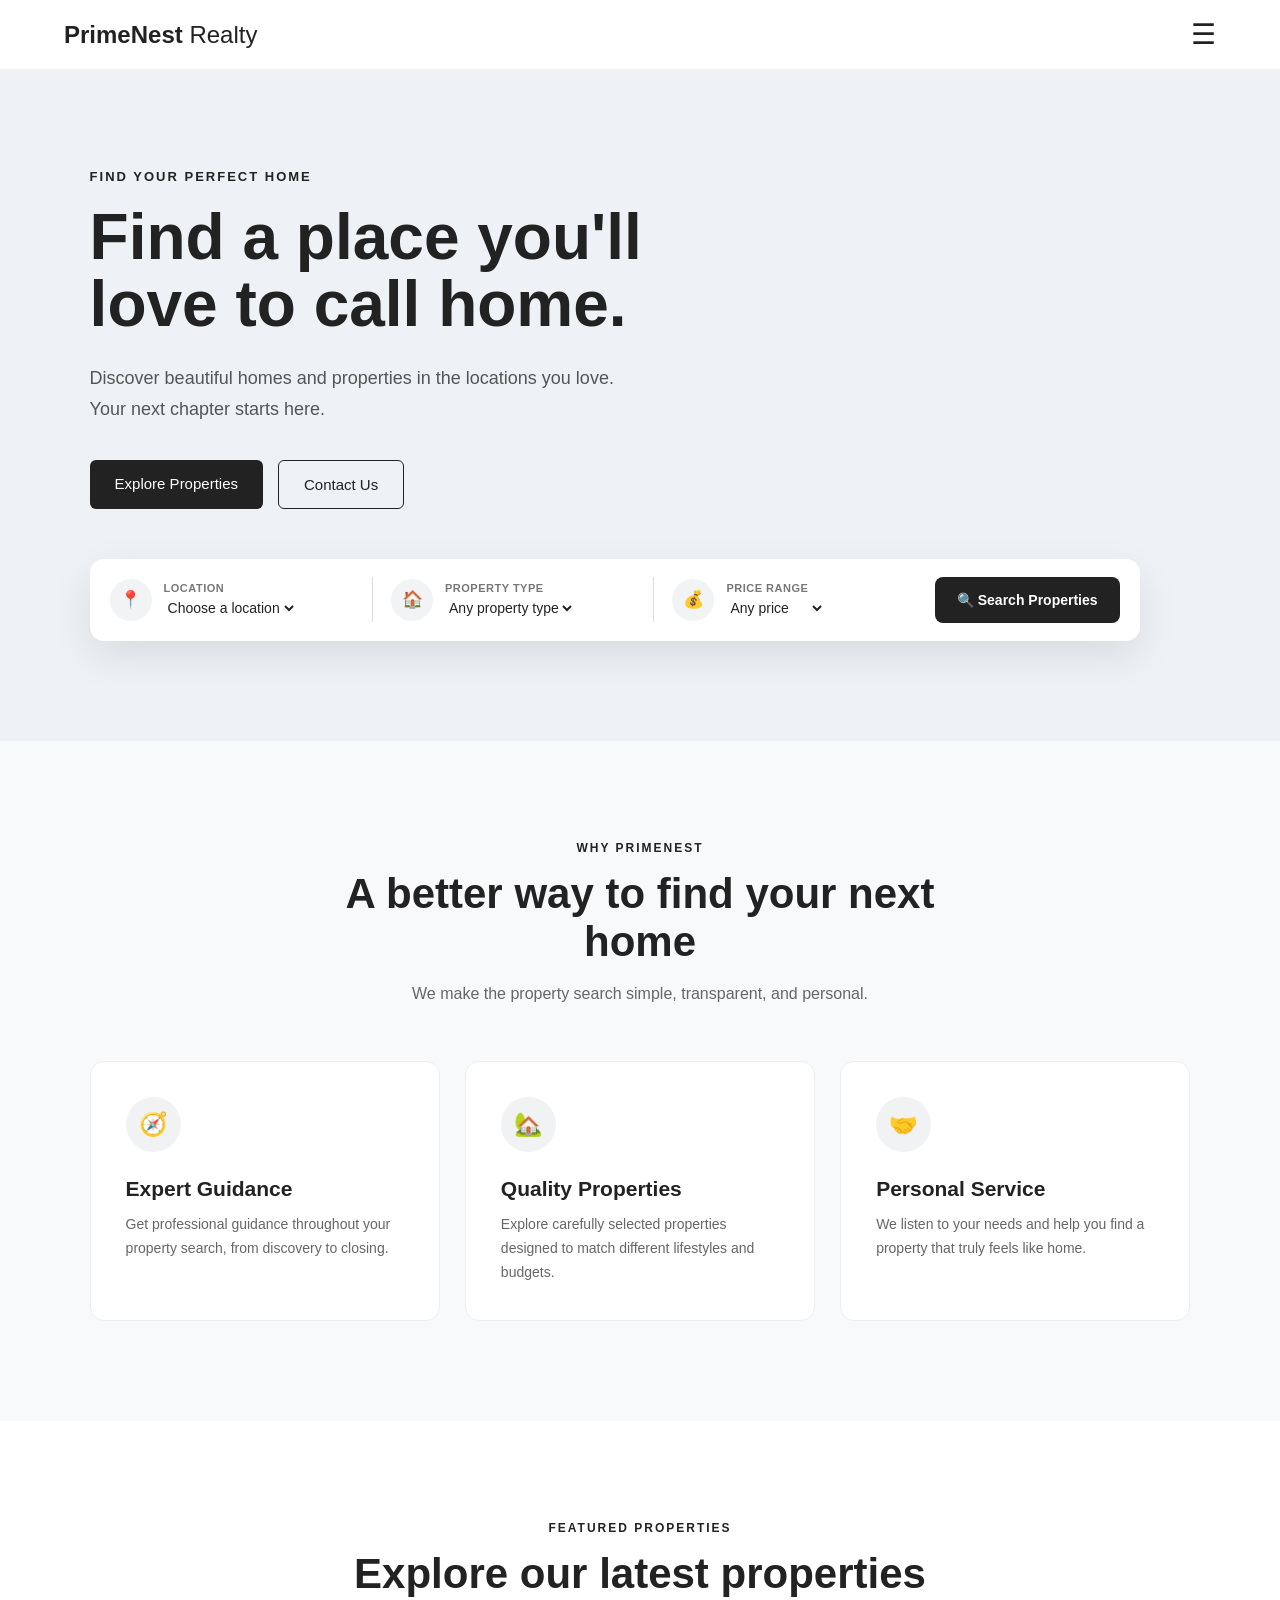
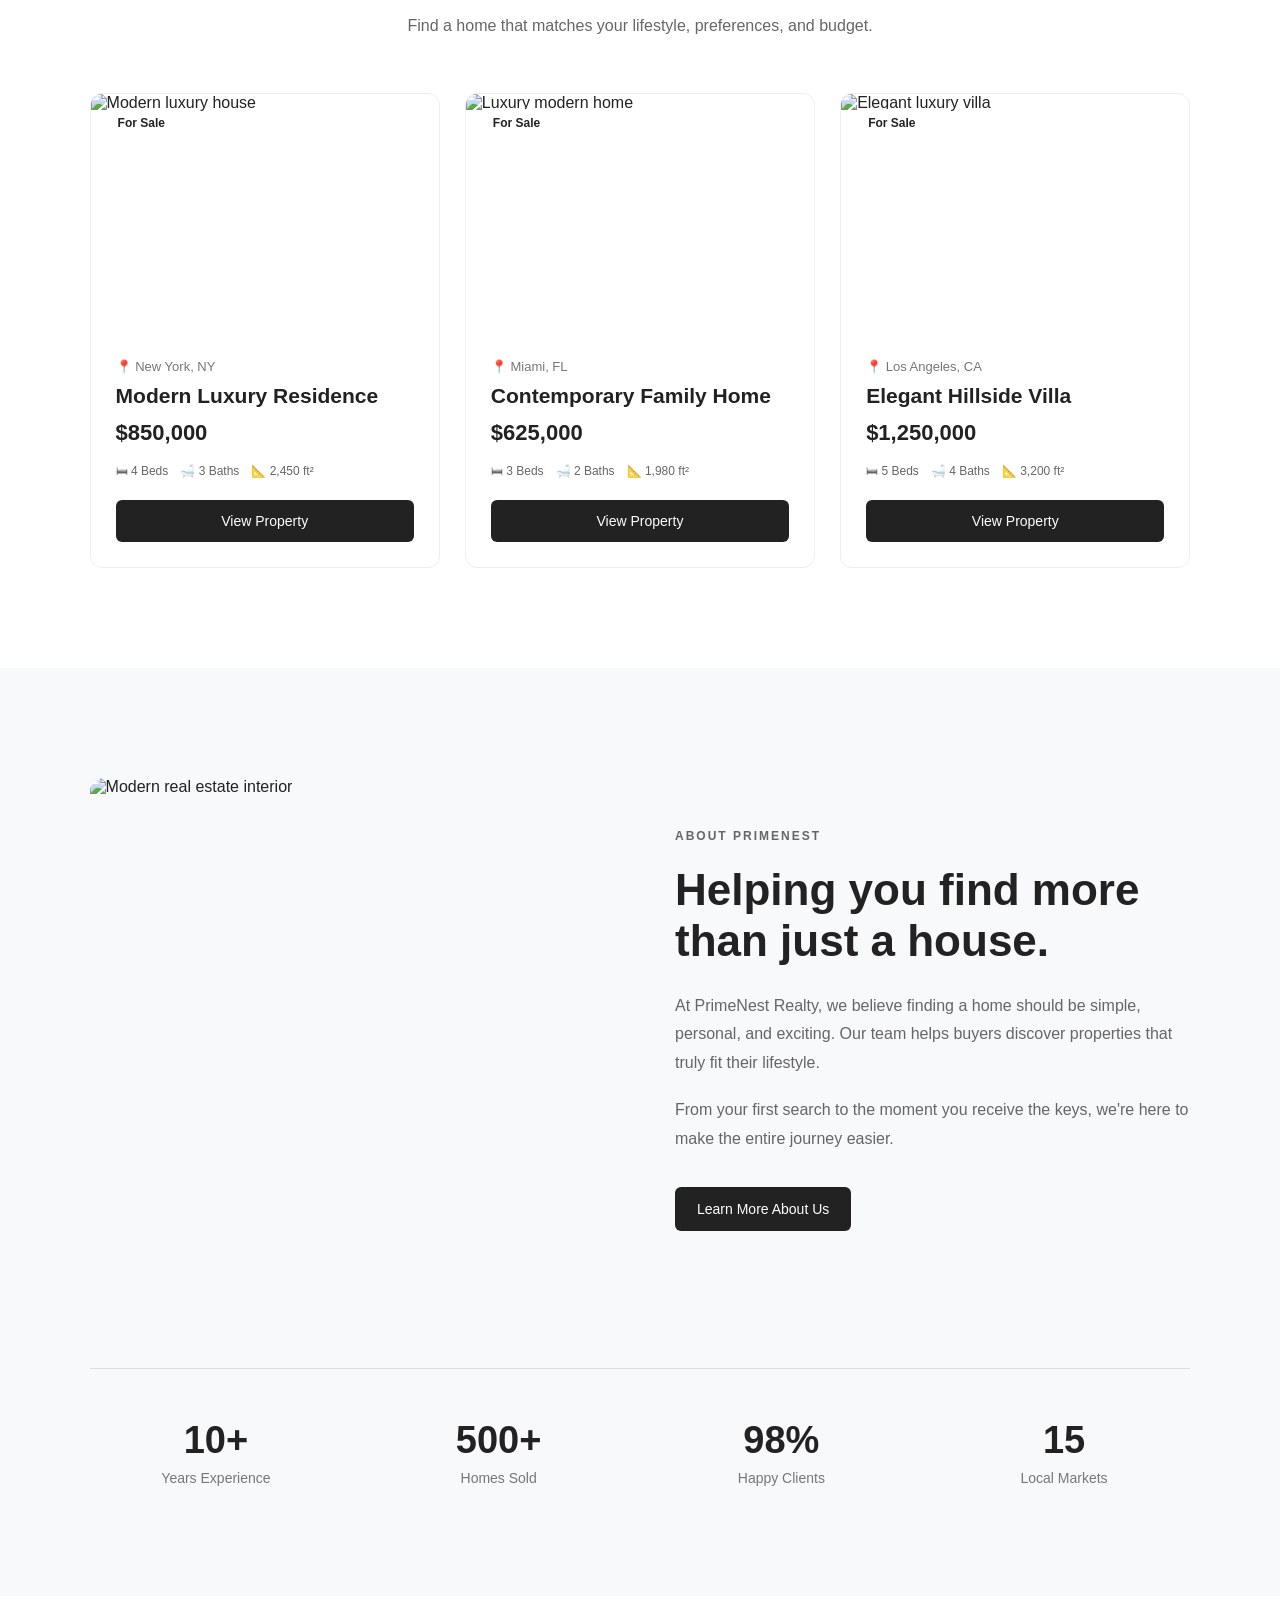
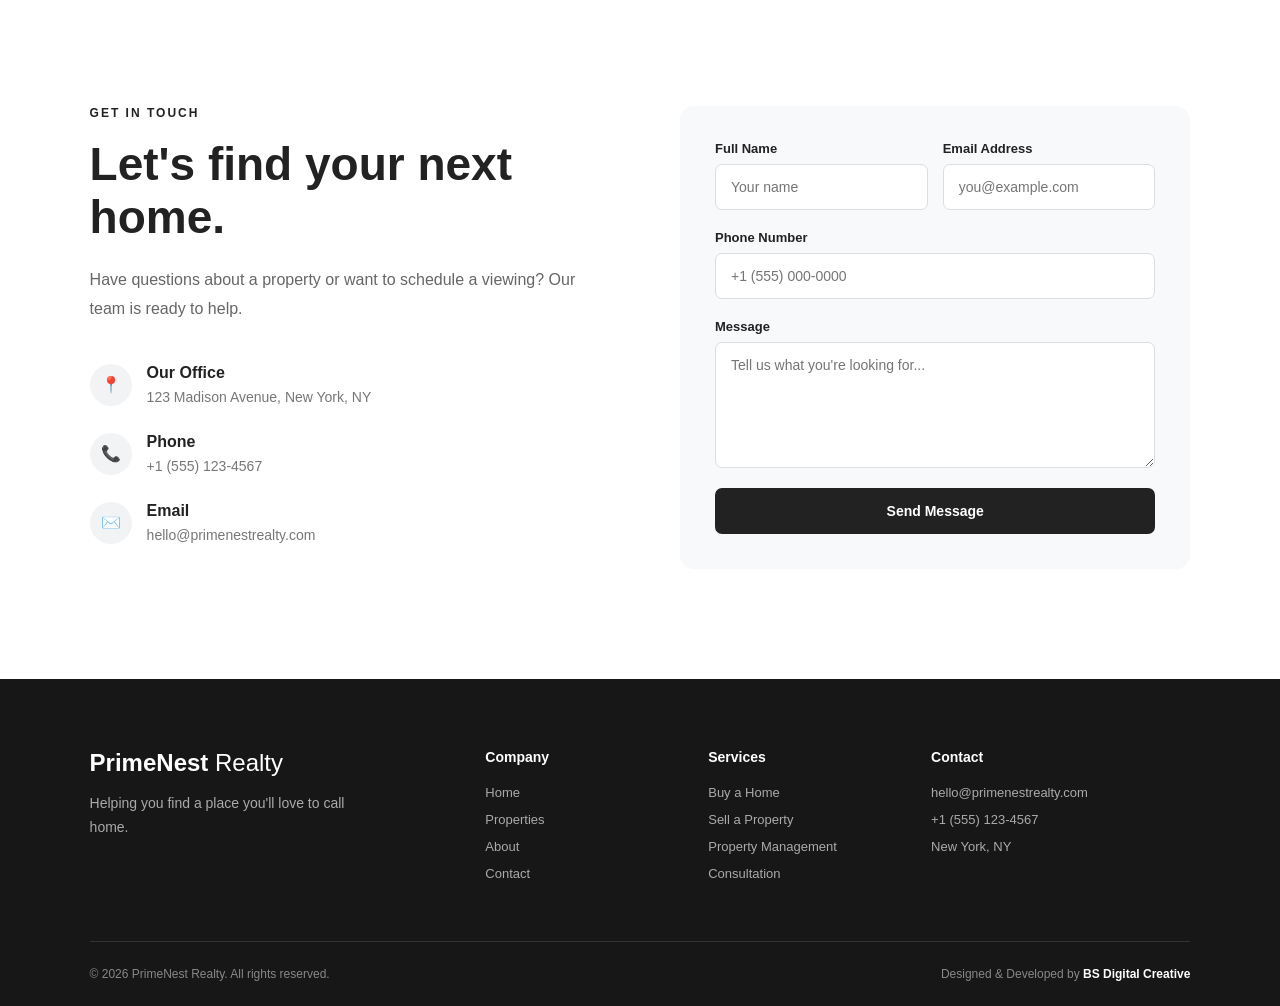
==== index.html @ 050159c6 "Add files via upload" ====
<!DOCTYPE html>
<html lang="en">

<head>
    <meta charset="UTF-8">
    <meta name="viewport" content="width=device-width, initial-scale=1.0">

    <title>PrimeNest Realty</title>

    <link rel="stylesheet" href="style.css">
</head>

<body>

    <!-- NAVIGATION -->
    <header class="navbar">

        <div class="logo">
            PrimeNest<span> Realty</span>
        </div>

        <nav id="mainNav">
            <a href="#home">Home</a>
            <a href="#properties">Properties</a>
            <a href="#about">About</a>
            <a href="#contact">Contact</a>
        </nav>

        <a href="#properties" class="nav-button">
            View Properties
        </a>

        <button
            class="menu-button"
            id="menuButton"
            aria-label="Open navigation menu"
        >
            ☰
        </button>

    </header>


    <!-- HERO -->
    <section class="hero" id="home">

        <div class="hero-content">

            <p class="hero-tag">
                FIND YOUR PERFECT HOME
            </p>

            <h1>
                Find a place you'll
                <span>love to call home.</span>
            </h1>

            <p class="hero-text">
                Discover beautiful homes and properties in the
                locations you love. Your next chapter starts here.
            </p>

            <div class="hero-buttons">

                <a href="#properties" class="primary-button">
                    Explore Properties
                </a>

                <a href="#contact" class="secondary-button">
                    Contact Us
                </a>

            </div>


            <!-- SEARCH -->
            <div class="search-box">

                <div class="search-item">

                    <div class="search-icon">
                        📍
                    </div>

                    <div class="search-field">

                        <label for="location">
                            Location
                        </label>

                        <select id="location">

                            <option value="all">
                                Choose a location
                            </option>

                            <option value="New York">
                                New York
                            </option>

                            <option value="Miami">
                                Miami
                            </option>

                            <option value="Los Angeles">
                                Los Angeles
                            </option>

                        </select>

                    </div>

                </div>


                <div class="search-divider"></div>


                <div class="search-item">

                    <div class="search-icon">
                        🏠
                    </div>

                    <div class="search-field">

                        <label for="property-type">
                            Property Type
                        </label>

                        <select id="property-type">

                            <option value="all">
                                Any property type
                            </option>

                            <option value="House">
                                House
                            </option>

                            <option value="Apartment">
                                Apartment
                            </option>

                            <option value="Villa">
                                Villa
                            </option>

                        </select>

                    </div>

                </div>


                <div class="search-divider"></div>


                <div class="search-item">

                    <div class="search-icon">
                        💰
                    </div>

                    <div class="search-field">

                        <label for="price">
                            Price Range
                        </label>

                        <select id="price">

                            <option value="all">
                                Any price
                            </option>

                            <option value="100000">
                                $100,000+
                            </option>

                            <option value="250000">
                                $250,000+
                            </option>

                            <option value="500000">
                                $500,000+
                            </option>

                            <option value="1000000">
                                $1,000,000+
                            </option>

                        </select>

                    </div>

                </div>


                <button
                    class="search-button"
                    id="searchButton"
                >
                    🔍 Search Properties
                </button>

            </div>

        </div>

    </section>


    <!-- WHY CHOOSE US -->
    <section class="why-us">

        <div class="section-heading">

            <p>
                WHY PRIMENEST
            </p>

            <h2>
                A better way to find your next home
            </h2>

            <span>
                We make the property search simple,
                transparent, and personal.
            </span>

        </div>


        <div class="features-grid">


            <div class="feature-card">

                <div class="feature-icon">
                    🧭
                </div>

                <h3>
                    Expert Guidance
                </h3>

                <p>
                    Get professional guidance throughout
                    your property search, from discovery
                    to closing.
                </p>

            </div>


            <div class="feature-card">

                <div class="feature-icon">
                    🏡
                </div>

                <h3>
                    Quality Properties
                </h3>

                <p>
                    Explore carefully selected properties
                    designed to match different lifestyles
                    and budgets.
                </p>

            </div>


            <div class="feature-card">

                <div class="feature-icon">
                    🤝
                </div>

                <h3>
                    Personal Service
                </h3>

                <p>
                    We listen to your needs and help you
                    find a property that truly feels like
                    home.
                </p>

            </div>

        </div>

    </section>


    <!-- PROPERTIES -->
    <section class="properties" id="properties">

        <div class="section-heading">

            <p>
                FEATURED PROPERTIES
            </p>

            <h2>
                Explore our latest properties
            </h2>

            <span>
                Find a home that matches your lifestyle,
                preferences, and budget.
            </span>

        </div>


        <div
            class="property-grid"
            id="propertyGrid"
        >


            <!-- PROPERTY 1 -->
            <div
                class="property-card"
                data-location="New York"
                data-type="House"
                data-price="850000"
            >

                <div class="property-image">

                    <img
                        src="https://images.unsplash.com/photo-1600585154340-be6161a56a0c?auto=format&fit=crop&w=900&q=80"
                        alt="Modern luxury house"
                    >

                    <span class="property-tag">
                        For Sale
                    </span>

                </div>


                <div class="property-info">

                    <p class="property-location">
                        📍 New York, NY
                    </p>

                    <h3>
                        Modern Luxury Residence
                    </h3>

                    <p class="property-price">
                        $850,000
                    </p>

                    <div class="property-details">

                        <span>
                            🛏 4 Beds
                        </span>

                        <span>
                            🛁 3 Baths
                        </span>

                        <span>
                            📐 2,450 ft²
                        </span>

                    </div>

                    <a
                        href="#contact"
                        class="property-button"
                    >
                        View Property
                    </a>

                </div>

            </div>


            <!-- PROPERTY 2 -->
            <div
                class="property-card"
                data-location="Miami"
                data-type="House"
                data-price="625000"
            >

                <div class="property-image">

                    <img
                        src="https://images.unsplash.com/photo-1600607687920-4e2a09cf159d?auto=format&fit=crop&w=900&q=80"
                        alt="Luxury modern home"
                    >

                    <span class="property-tag">
                        For Sale
                    </span>

                </div>


                <div class="property-info">

                    <p class="property-location">
                        📍 Miami, FL
                    </p>

                    <h3>
                        Contemporary Family Home
                    </h3>

                    <p class="property-price">
                        $625,000
                    </p>

                    <div class="property-details">

                        <span>
                            🛏 3 Beds
                        </span>

                        <span>
                            🛁 2 Baths
                        </span>

                        <span>
                            📐 1,980 ft²
                        </span>

                    </div>

                    <a
                        href="#contact"
                        class="property-button"
                    >
                        View Property
                    </a>

                </div>

            </div>


            <!-- PROPERTY 3 -->
            <div
                class="property-card"
                data-location="Los Angeles"
                data-type="Villa"
                data-price="1250000"
            >

                <div class="property-image">

                    <img
                        src="https://images.unsplash.com/photo-1600566753190-17f0baa2a6c3?auto=format&fit=crop&w=900&q=80"
                        alt="Elegant luxury villa"
                    >

                    <span class="property-tag">
                        For Sale
                    </span>

                </div>


                <div class="property-info">

                    <p class="property-location">
                        📍 Los Angeles, CA
                    </p>

                    <h3>
                        Elegant Hillside Villa
                    </h3>

                    <p class="property-price">
                        $1,250,000
                    </p>

                    <div class="property-details">

                        <span>
                            🛏 5 Beds
                        </span>

                        <span>
                            🛁 4 Baths
                        </span>

                        <span>
                            📐 3,200 ft²
                        </span>

                    </div>

                    <a
                        href="#contact"
                        class="property-button"
                    >
                        View Property
                    </a>

                </div>

            </div>

        </div>


        <p
            id="noResults"
            class="no-results"
        >
            No properties match your search.
        </p>

    </section>


    <!-- ABOUT -->
    <section
        class="about"
        id="about"
    >

        <div class="about-container">

            <div class="about-image">

                <img
                    src="https://images.unsplash.com/photo-1560518883-ce09059eeffa?auto=format&fit=crop&w=1000&q=80"
                    alt="Modern real estate interior"
                >

            </div>


            <div class="about-content">

                <p class="about-tag">
                    ABOUT PRIMENEST
                </p>

                <h2>
                    Helping you find more than just a house.
                </h2>

                <p>
                    At PrimeNest Realty, we believe finding a home
                    should be simple, personal, and exciting.
                    Our team helps buyers discover properties that
                    truly fit their lifestyle.
                </p>

                <p>
                    From your first search to the moment you receive
                    the keys, we're here to make the entire journey
                    easier.
                </p>

                <a
                    href="#contact"
                    class="about-button"
                >
                    Learn More About Us
                </a>

            </div>

        </div>


        <!-- STATS -->
        <div class="stats">

            <div class="stat">
                <h3>10+</h3>
                <p>Years Experience</p>
            </div>

            <div class="stat">
                <h3>500+</h3>
                <p>Homes Sold</p>
            </div>

            <div class="stat">
                <h3>98%</h3>
                <p>Happy Clients</p>
            </div>

            <div class="stat">
                <h3>15</h3>
                <p>Local Markets</p>
            </div>

        </div>

    </section>


    <!-- CONTACT -->
    <section
        class="contact"
        id="contact"
    >

        <div class="contact-container">


            <div class="contact-info">

                <p class="contact-tag">
                    GET IN TOUCH
                </p>

                <h2>
                    Let's find your next home.
                </h2>

                <p class="contact-description">
                    Have questions about a property or want to
                    schedule a viewing? Our team is ready to help.
                </p>


                <div class="contact-details">

                    <div class="contact-detail">

                        <span>📍</span>

                        <div>

                            <strong>
                                Our Office
                            </strong>

                            <p>
                                123 Madison Avenue,
                                New York, NY
                            </p>

                        </div>

                    </div>


                    <div class="contact-detail">

                        <span>📞</span>

                        <div>

                            <strong>
                                Phone
                            </strong>

                            <p>
                                +1 (555) 123-4567
                            </p>

                        </div>

                    </div>


                    <div class="contact-detail">

                        <span>✉️</span>

                        <div>

                            <strong>
                                Email
                            </strong>

                            <p>
                                hello@primenestrealty.com
                            </p>

                        </div>

                    </div>

                </div>

            </div>


            <!-- CONTACT FORM -->
            <div class="contact-form-wrapper">

                <form id="contactForm">

                    <div class="form-row">

                        <div class="form-group">

                            <label for="name">
                                Full Name
                            </label>

                            <input
                                type="text"
                                id="name"
                                placeholder="Your name"
                                required
                            >

                        </div>


                        <div class="form-group">

                            <label for="email">
                                Email Address
                            </label>

                            <input
                                type="email"
                                id="email"
                                placeholder="you@example.com"
                                required
                            >

                        </div>

                    </div>


                    <div class="form-group">

                        <label for="phone">
                            Phone Number
                        </label>

                        <input
                            type="tel"
                            id="phone"
                            placeholder="+1 (555) 000-0000"
                        >

                    </div>


                    <div class="form-group">

                        <label for="message">
                            Message
                        </label>

                        <textarea
                            id="message"
                            rows="6"
                            placeholder="Tell us what you're looking for..."
                            required
                        ></textarea>

                    </div>


                    <button
                        type="submit"
                        class="form-button"
                    >
                        Send Message
                    </button>


                    <p
                        id="formMessage"
                        class="form-message"
                    ></p>

                </form>

            </div>

        </div>

    </section>


    <!-- FOOTER -->
    <footer class="footer">

        <div class="footer-container">


            <div class="footer-brand">

                <div class="footer-logo">
                    PrimeNest<span> Realty</span>
                </div>

                <p>
                    Helping you find a place you'll
                    love to call home.
                </p>

            </div>


            <div class="footer-links">

                <h4>
                    Company
                </h4>

                <a href="#home">Home</a>

                <a href="#properties">
                    Properties
                </a>

                <a href="#about">
                    About
                </a>

                <a href="#contact">
                    Contact
                </a>

            </div>


            <div class="footer-links">

                <h4>
                    Services
                </h4>

                <a href="#">
                    Buy a Home
                </a>

                <a href="#">
                    Sell a Property
                </a>

                <a href="#">
                    Property Management
                </a>

                <a href="#">
                    Consultation
                </a>

            </div>


            <div class="footer-links">

                <h4>
                    Contact
                </h4>

                <a href="#">
                    hello@primenestrealty.com
                </a>

                <a href="#">
                    +1 (555) 123-4567
                </a>

                <a href="#">
                    New York, NY
                </a>

            </div>

        </div>


        <div class="footer-bottom">

            <p>
                © 2026 PrimeNest Realty.
                All rights reserved.
            </p>

            <p>
                Designed & Developed by
                <strong>
                    BS Digital Creative
                </strong>
            </p>

        </div>

    </footer>


    <script src="script.js"></script>

</body>

</html>
---- style.css ----
* {
    margin: 0;
    padding: 0;
    box-sizing: border-box;
}

html {
    scroll-behavior: smooth;
}

body {
    font-family: Arial, sans-serif;
    background: #f8f9fb;
    color: #222;
}


/* =========================
   NAVIGATION
========================= */

.navbar {
    width: 100%;
    padding: 20px 7%;
    display: flex;
    align-items: center;
    justify-content: space-between;
    background: white;
    position: relative;
    z-index: 1000;
}

.logo {
    font-size: 24px;
    font-weight: bold;
}

.logo span {
    font-weight: normal;
}

nav {
    display: flex;
    gap: 30px;
}

nav a {
    text-decoration: none;
    color: #222;
    font-size: 15px;
    transition: 0.3s;
}

nav a:hover {
    opacity: 0.6;
}

.nav-button {
    text-decoration: none;
    background: #222;
    color: white;
    padding: 13px 22px;
    border-radius: 30px;
    font-size: 14px;
    font-weight: 600;
    transition: 0.3s;
}

.nav-button:hover {
    transform: translateY(-2px);
    opacity: 0.85;
}


/* =========================
   MOBILE MENU BUTTON
========================= */

.menu-button {
    display: none;
    border: none;
    background: transparent;
    font-size: 28px;
    cursor: pointer;
    color: #222;
}


/* =========================
   HERO
========================= */

.hero {
    min-height: 650px;
    padding: 100px 7%;
    display: flex;
    align-items: center;
    background: #eef1f5;
}

.hero-content {
    width: 100%;
    max-width: 1100px;
}

.hero-tag {
    font-size: 13px;
    font-weight: bold;
    letter-spacing: 2px;
    margin-bottom: 20px;
}

.hero h1 {
    font-size: 64px;
    line-height: 1.05;
    margin-bottom: 25px;
    max-width: 700px;
}

.hero h1 span {
    display: block;
}

.hero-text {
    font-size: 18px;
    line-height: 1.7;
    color: #555;
    max-width: 550px;
    margin-bottom: 35px;
}


/* =========================
   HERO BUTTONS
========================= */

.hero-buttons {
    display: flex;
    gap: 15px;
}

.primary-button,
.secondary-button {
    text-decoration: none;
    padding: 15px 25px;
    border-radius: 6px;
    font-size: 15px;
}

.primary-button {
    background: #222;
    color: white;
}

.secondary-button {
    border: 1px solid #222;
    color: #222;
}


/* =========================
   SEARCH BOX
========================= */

.search-box {
    margin-top: 50px;
    background: white;
    padding: 18px 20px;
    border-radius: 14px;
    display: flex;
    align-items: center;
    gap: 18px;
    max-width: 1050px;
    box-shadow: 0 15px 40px rgba(0, 0, 0, 0.09);
}

.search-item {
    flex: 1;
    display: flex;
    align-items: center;
    gap: 12px;
}

.search-icon {
    width: 42px;
    height: 42px;
    display: flex;
    align-items: center;
    justify-content: center;
    background: #f2f3f5;
    border-radius: 50%;
    font-size: 17px;
}

.search-field {
    display: flex;
    flex-direction: column;
    gap: 5px;
}

.search-field label {
    font-size: 11px;
    font-weight: bold;
    color: #777;
    text-transform: uppercase;
    letter-spacing: 0.5px;
}

.search-field select {
    border: none;
    outline: none;
    background: transparent;
    font-size: 14px;
    color: #222;
    cursor: pointer;
}

.search-divider {
    width: 1px;
    height: 45px;
    background: #ddd;
}

.search-button {
    border: none;
    background: #222;
    color: white;
    padding: 15px 22px;
    border-radius: 8px;
    cursor: pointer;
    font-size: 14px;
    font-weight: 600;
    white-space: nowrap;
    transition: 0.3s;
}

.search-button:hover {
    transform: translateY(-2px);
    opacity: 0.9;
}


/* =========================
   WHY CHOOSE US
========================= */

.why-us {
    padding: 100px 7%;
    background: #f8f9fb;
}

.features-grid {
    max-width: 1150px;
    margin: 0 auto;

    display: grid;
    grid-template-columns: repeat(3, 1fr);

    gap: 25px;
}

.feature-card {
    background: white;

    padding: 35px;

    border: 1px solid #eee;

    border-radius: 14px;

    transition: 0.3s;
}

.feature-card:hover {
    transform: translateY(-7px);

    box-shadow:
        0 15px 35px rgba(0, 0, 0, 0.08);
}

.feature-icon {
    width: 55px;
    height: 55px;

    display: flex;
    align-items: center;
    justify-content: center;

    background: #f1f2f4;

    border-radius: 50%;

    font-size: 23px;

    margin-bottom: 25px;
}

.feature-card h3 {
    font-size: 21px;
    margin-bottom: 12px;
}

.feature-card p {
    color: #666;
    font-size: 14px;
    line-height: 1.7;
}


/* =========================
   SECTION HEADING
========================= */

.section-heading {
    text-align: center;
    max-width: 650px;
    margin: 0 auto 55px;
}

.section-heading p {
    font-size: 12px;
    font-weight: bold;
    letter-spacing: 2px;
    margin-bottom: 15px;
}

.section-heading h2 {
    font-size: 42px;
    margin-bottom: 15px;
}

.section-heading span {
    color: #666;
    font-size: 16px;
    line-height: 1.6;
}


/* =========================
   PROPERTIES
========================= */

.properties {
    padding: 100px 7%;
    background: white;
}

.property-grid {
    display: grid;
    grid-template-columns: repeat(3, 1fr);
    gap: 25px;
}

.property-card {
    background: white;

    border: 1px solid #eee;

    border-radius: 12px;

    overflow: hidden;

    transition: 0.3s;
}

.property-card:hover {
    transform: translateY(-8px);

    box-shadow:
        0 15px 35px rgba(0, 0, 0, 0.1);
}

.property-image {
    height: 240px;

    position: relative;

    overflow: hidden;
}

.property-image img {
    width: 100%;
    height: 100%;

    object-fit: cover;

    transition: 0.4s;
}

.property-card:hover .property-image img {
    transform: scale(1.05);
}

.property-tag {
    position: absolute;

    top: 15px;
    left: 15px;

    background: white;

    padding: 7px 12px;

    border-radius: 20px;

    font-size: 12px;

    font-weight: bold;
}

.property-info {
    padding: 25px;
}

.property-location {
    color: #777;

    font-size: 13px;

    margin-bottom: 10px;
}

.property-info h3 {
    font-size: 21px;

    margin-bottom: 12px;
}

.property-price {
    font-size: 22px;

    font-weight: bold;

    margin-bottom: 18px;
}

.property-details {
    display: flex;

    gap: 12px;

    color: #666;

    font-size: 12px;

    margin-bottom: 22px;
}

.property-button {
    display: block;

    text-align: center;

    text-decoration: none;

    background: #222;

    color: white;

    padding: 13px;

    border-radius: 6px;

    font-size: 14px;
}


/* =========================
   NO RESULTS
========================= */

.no-results {
    display: none;

    text-align: center;

    margin-top: 40px;

    color: #666;

    font-size: 16px;
}


/* =========================
   ABOUT
========================= */

.about {
    padding: 110px 7%;

    background: #f8f9fb;
}

.about-container {
    max-width: 1150px;

    margin: auto;

    display: grid;

    grid-template-columns: 1fr 1fr;

    gap: 70px;

    align-items: center;
}

.about-image {
    height: 500px;

    overflow: hidden;

    border-radius: 14px;
}

.about-image img {
    width: 100%;
    height: 100%;

    object-fit: cover;
}

.about-content {
    max-width: 520px;
}

.about-tag {
    font-size: 12px;

    font-weight: bold;

    letter-spacing: 2px;

    margin-bottom: 18px;
}

.about-content h2 {
    font-size: 44px;

    line-height: 1.15;

    margin-bottom: 25px;
}

.about-content p {
    color: #666;

    line-height: 1.8;

    margin-bottom: 18px;
}

.about-button {
    display: inline-block;

    margin-top: 15px;

    padding: 14px 22px;

    background: #222;

    color: white;

    text-decoration: none;

    border-radius: 6px;

    font-size: 14px;
}


/* =========================
   STATISTICS
========================= */

.stats {
    max-width: 1150px;

    margin: 90px auto 0;

    padding-top: 50px;

    border-top: 1px solid #ddd;

    display: grid;

    grid-template-columns: repeat(4, 1fr);

    gap: 30px;
}

.stat {
    text-align: center;
}

.stat h3 {
    font-size: 38px;

    margin-bottom: 8px;
}

.stat p {
    color: #777;

    font-size: 14px;
}


/* =========================
   CONTACT
========================= */

.contact {
    padding: 110px 7%;

    background: #ffffff;
}

.contact-container {
    max-width: 1150px;

    margin: auto;

    display: grid;

    grid-template-columns: 1fr 1fr;

    gap: 80px;

    align-items: start;
}

.contact-info {
    max-width: 500px;
}

.contact-tag {
    font-size: 12px;

    font-weight: bold;

    letter-spacing: 2px;

    margin-bottom: 18px;
}

.contact-info h2 {
    font-size: 46px;

    line-height: 1.15;

    margin-bottom: 22px;
}

.contact-description {
    color: #666;

    line-height: 1.8;

    margin-bottom: 40px;
}

.contact-details {
    display: flex;

    flex-direction: column;

    gap: 25px;
}

.contact-detail {
    display: flex;

    gap: 15px;

    align-items: flex-start;
}

.contact-detail > span {
    width: 42px;

    height: 42px;

    background: #f2f3f5;

    border-radius: 50%;

    display: flex;

    align-items: center;

    justify-content: center;

    flex-shrink: 0;
}

.contact-detail strong {
    display: block;

    margin-bottom: 5px;
}

.contact-detail p {
    color: #777;

    font-size: 14px;

    line-height: 1.5;
}


/* =========================
   CONTACT FORM
========================= */

.contact-form-wrapper {
    background: #f8f9fb;

    padding: 35px;

    border-radius: 14px;
}

#contactForm {
    display: flex;

    flex-direction: column;

    gap: 20px;
}

.form-row {
    display: grid;

    grid-template-columns: 1fr 1fr;

    gap: 15px;
}

.form-group {
    display: flex;

    flex-direction: column;

    gap: 8px;
}

.form-group label {
    font-size: 13px;

    font-weight: 600;
}

.form-group input,
.form-group textarea {
    width: 100%;

    padding: 14px 15px;

    border: 1px solid #ddd;

    border-radius: 7px;

    background: white;

    font-family: inherit;

    font-size: 14px;

    outline: none;

    transition: 0.3s;
}

.form-group input:focus,
.form-group textarea:focus {
    border-color: #222;
}

.form-group textarea {
    resize: vertical;
}

.form-button {
    border: none;

    background: #222;

    color: white;

    padding: 15px;

    border-radius: 7px;

    font-size: 14px;

    font-weight: 600;

    cursor: pointer;

    transition: 0.3s;
}

.form-button:hover {
    transform: translateY(-2px);

    opacity: 0.9;
}

.form-message {
    display: none;

    text-align: center;

    font-size: 14px;

    margin-top: 5px;
}


/* =========================
   FOOTER
========================= */

.footer {
    background: #171717;

    color: white;

    padding: 70px 7% 25px;
}

.footer-container {
    max-width: 1150px;

    margin: auto;

    display: grid;

    grid-template-columns:
        2fr 1fr 1fr 1.5fr;

    gap: 50px;
}

.footer-logo {
    font-size: 24px;

    font-weight: bold;

    margin-bottom: 15px;
}

.footer-logo span {
    font-weight: normal;
}

.footer-brand p {
    color: #aaa;

    line-height: 1.7;

    max-width: 280px;

    font-size: 14px;
}

.footer-links {
    display: flex;

    flex-direction: column;

    gap: 12px;
}

.footer-links h4 {
    margin-bottom: 8px;

    font-size: 14px;
}

.footer-links a {
    color: #aaa;

    text-decoration: none;

    font-size: 13px;

    transition: 0.3s;
}

.footer-links a:hover {
    color: white;
}

.footer-bottom {
    max-width: 1150px;

    margin: 60px auto 0;

    padding-top: 25px;

    border-top: 1px solid #333;

    display: flex;

    justify-content: space-between;

    gap: 20px;

    color: #888;

    font-size: 12px;
}

.footer-bottom strong {
    color: white;
}


/* =========================
   RESPONSIVE
========================= */

@media (max-width: 1400px) {

    .navbar {
        padding: 18px 5%;
    }

    .navbar nav {
        display: none;

        position: absolute;

        top: 100%;

        left: 0;

        width: 100%;

        background: white;

        padding: 25px 5%;

        flex-direction: column;

        gap: 20px;

        box-shadow:
            0 10px 25px rgba(0, 0, 0, 0.08);
    }

    .navbar nav.mobile-open {
        display: flex;
    }

    .menu-button {
        display: block;
    }

    .navbar .nav-button {
        display: none;
    }

    .features-grid {
        grid-template-columns: repeat(3, 1fr);
    }
}


/* =========================
   TABLET
========================= */

@media (max-width: 900px) {

    .hero {
        padding: 80px 5%;
    }

    .hero h1 {
        font-size: 48px;
    }

    .search-box {
        flex-direction: column;

        align-items: stretch;
    }

    .search-divider {
        width: 100%;

        height: 1px;
    }

    .search-button {
        width: 100%;
    }

    .features-grid {
        grid-template-columns: 1fr;
    }

    .property-grid {
        grid-template-columns: 1fr;
    }

    .properties {
        padding: 80px 5%;
    }

    .section-heading h2 {
        font-size: 34px;
    }

    .about-container {
        grid-template-columns: 1fr;

        gap: 45px;
    }

    .about-image {
        height: 400px;
    }

    .about-content {
        max-width: 100%;
    }

    .stats {
        grid-template-columns: repeat(2, 1fr);
    }

    .contact {
        padding: 80px 5%;
    }

    .contact-container {
        grid-template-columns: 1fr;

        gap: 50px;
    }

    .contact-info {
        max-width: 100%;
    }

    .contact-info h2 {
        font-size: 38px;
    }

    .footer {
        padding: 60px 5% 25px;
    }

    .footer-container {
        grid-template-columns: 1fr 1fr;

        gap: 40px;
    }

    .footer-bottom {
        flex-direction: column;
    }
}


/* =========================
   MOBILE
========================= */

@media (max-width: 600px) {

    .logo {
        font-size: 20px;
    }

    .hero {
        padding: 65px 5%;
    }

    .hero h1 {
        font-size: 40px;
    }

    .hero-text {
        font-size: 16px;
    }

    .hero-buttons {
        flex-direction: column;
    }

    .primary-button,
    .secondary-button {
        text-align: center;
    }

    .search-box {
        padding: 18px;
    }

    .search-item {
        width: 100%;
    }

    .property-image {
        height: 220px;
    }

    .about {
        padding: 80px 5%;
    }

    .about-image {
        height: 300px;
    }

    .about-content h2 {
        font-size: 34px;
    }

    .stats {
        grid-template-columns: 1fr 1fr;

        gap: 35px 15px;
    }

    .stat h3 {
        font-size: 30px;
    }

    .contact-info h2 {
        font-size: 34px;
    }

    .contact-form-wrapper {
        padding: 25px;
    }

    .form-row {
        grid-template-columns: 1fr;
    }

    .footer-container {
        grid-template-columns: 1fr;
    }
}
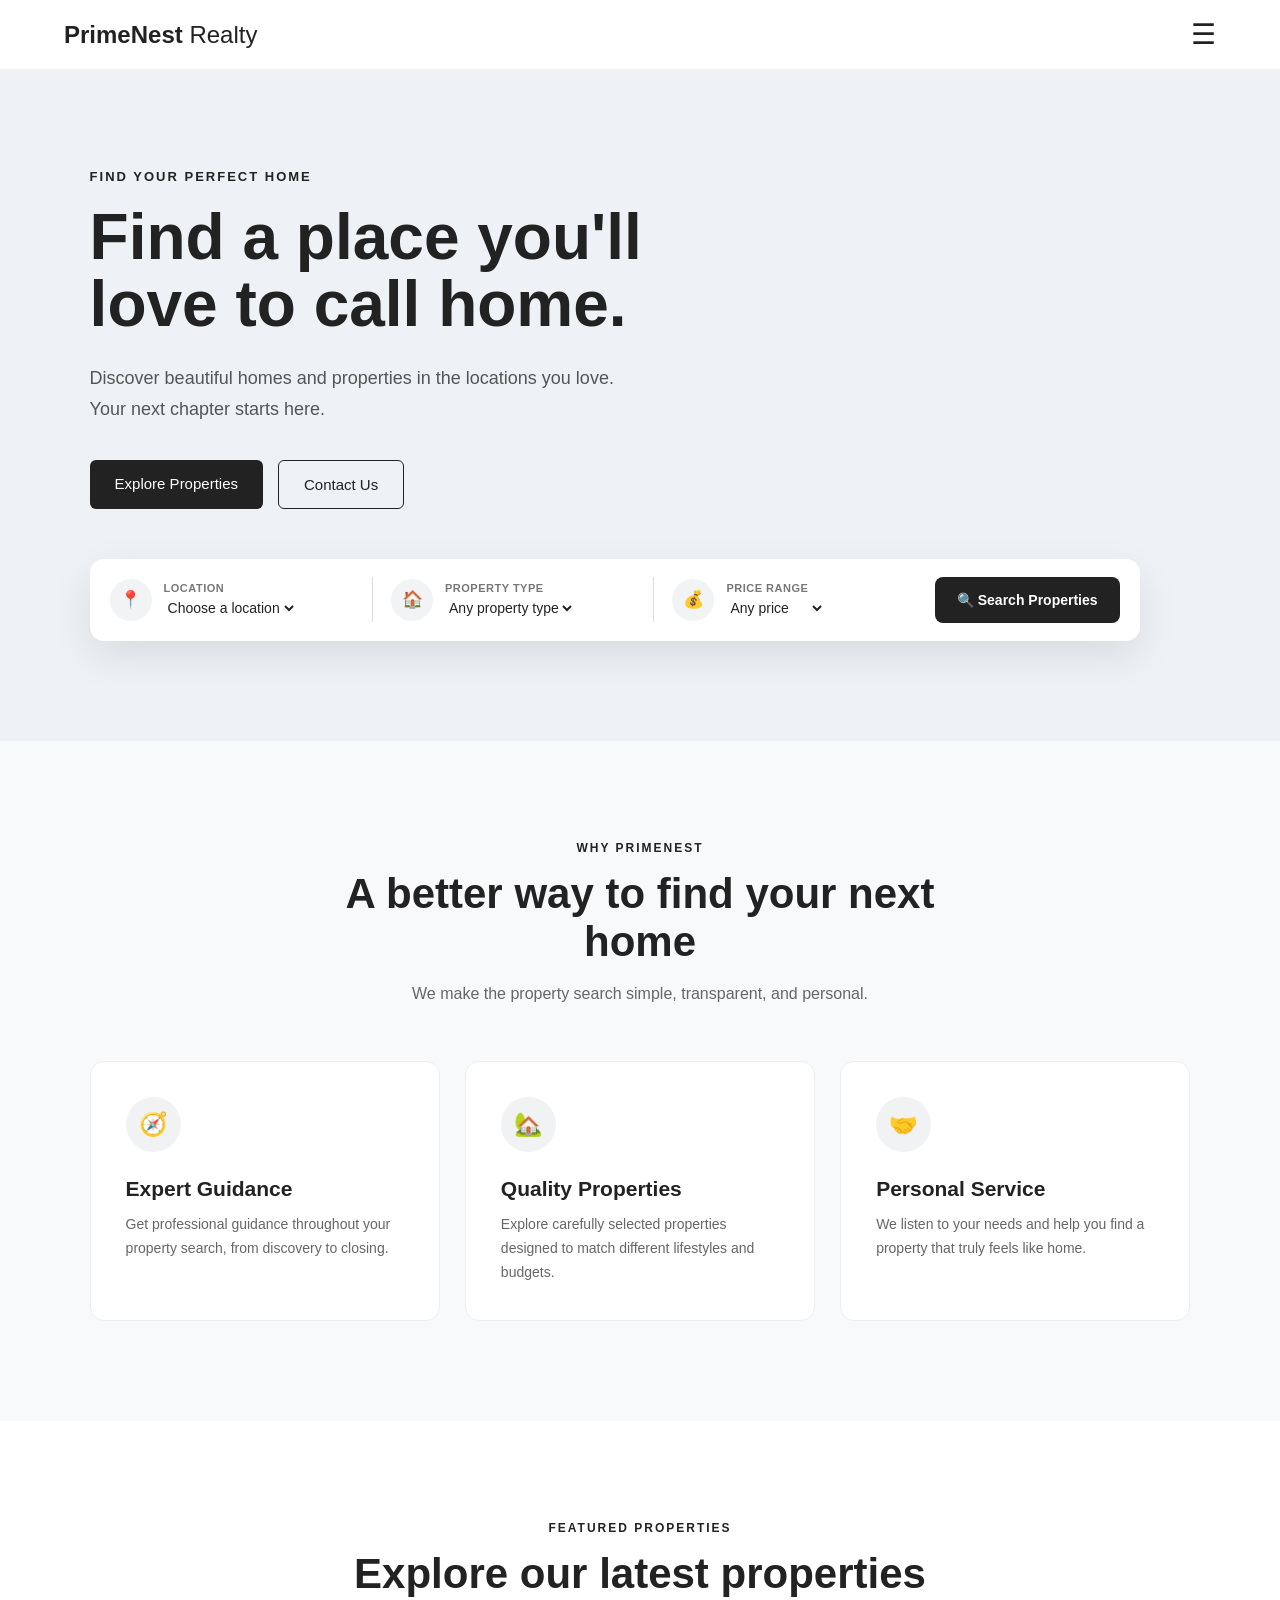
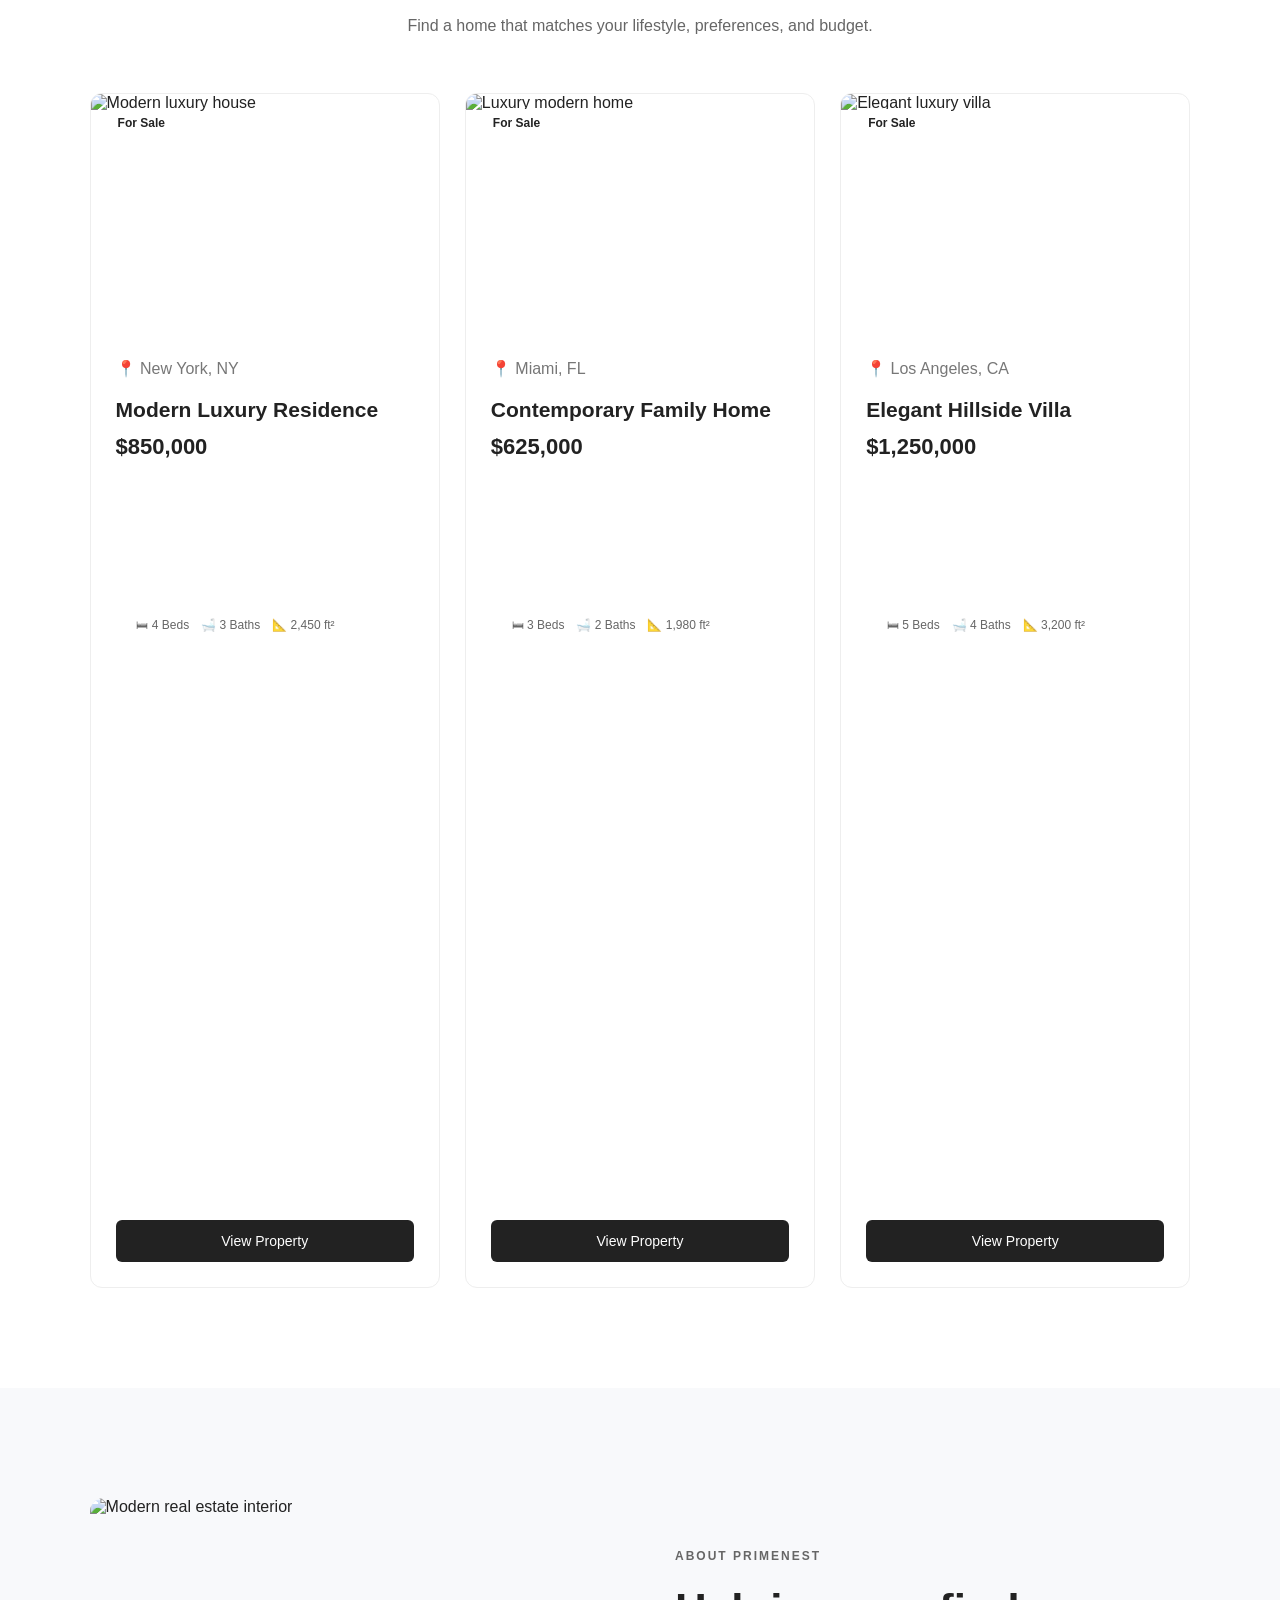
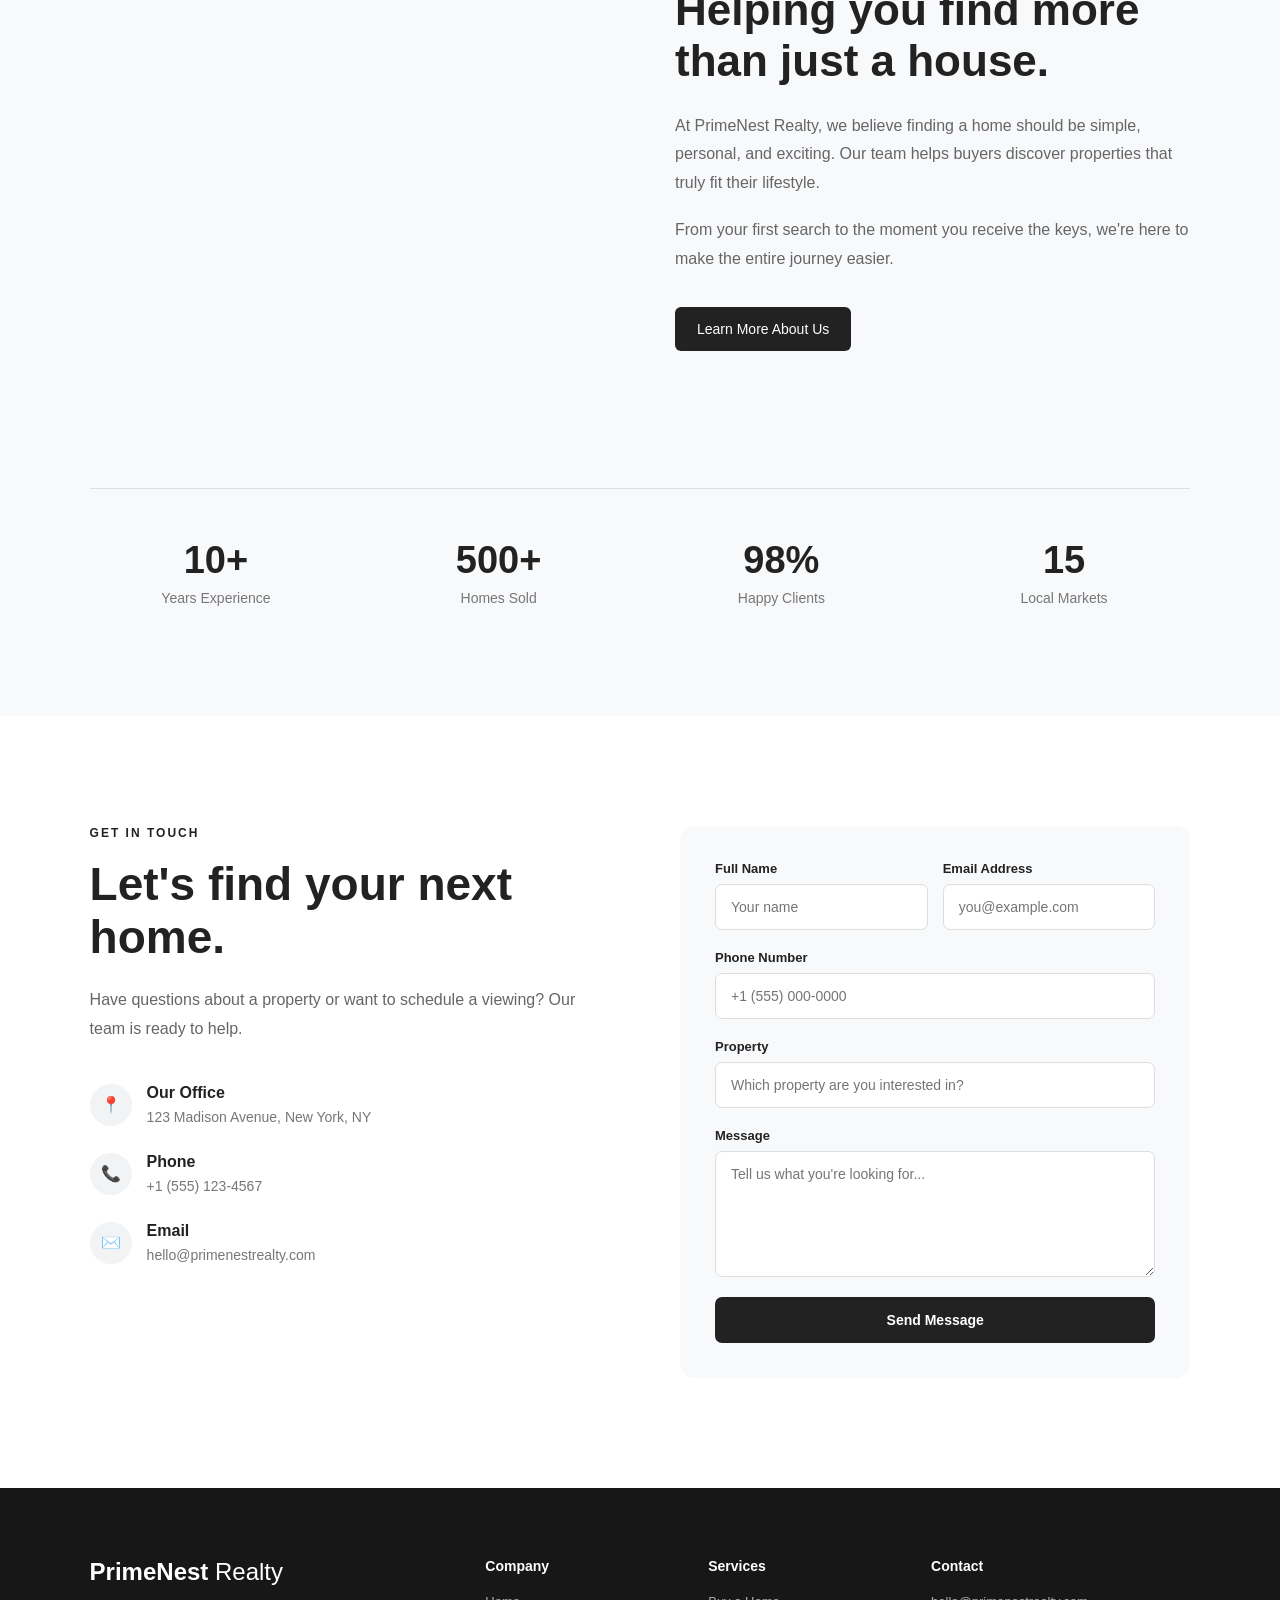
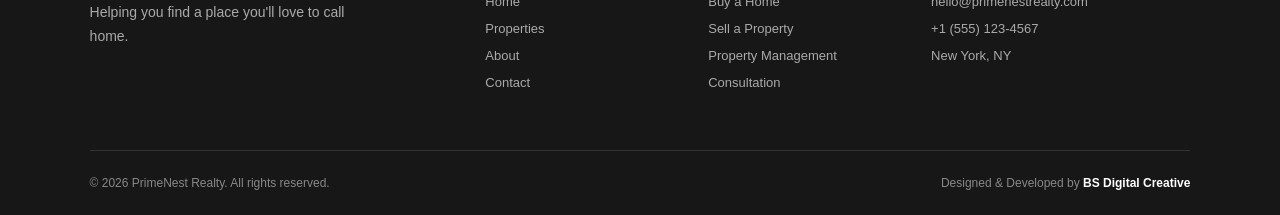
==== commit bb70bfb3: "Add files via upload" ====
--- a/index.html
+++ b/index.html
@@ -200,6 +200,7 @@
                 <button
                     class="search-button"
                     id="searchButton"
+                    type="button"
                 >
                     🔍 Search Properties
                 </button>
@@ -233,7 +234,6 @@
 
 
         <div class="features-grid">
-
 
             <div class="feature-card">
 
@@ -321,7 +321,6 @@
             class="property-grid"
             id="propertyGrid"
         >
-
 
             <!-- PROPERTY 1 -->
             <div
@@ -375,8 +374,9 @@
 
                     </div>
 
+
                     <a
-                        href="#contact"
+                        href="property.html?id=luxury"
                         class="property-button"
                     >
                         View Property
@@ -439,8 +439,9 @@
 
                     </div>
 
+
                     <a
-                        href="#contact"
+                        href="property.html?id=family"
                         class="property-button"
                     >
                         View Property
@@ -503,8 +504,9 @@
 
                     </div>
 
+
                     <a
-                        href="#contact"
+                        href="property.html?id=villa"
                         class="property-button"
                     >
                         View Property
@@ -700,7 +702,11 @@
             <!-- CONTACT FORM -->
             <div class="contact-form-wrapper">
 
-                <form id="contactForm">
+                <form
+                    id="contactForm"
+                    action="https://formspree.io/f/mwlealjl"
+                    method="POST"
+                >
 
                     <div class="form-row">
 
@@ -713,6 +719,7 @@
                             <input
                                 type="text"
                                 id="name"
+                                name="name"
                                 placeholder="Your name"
                                 required
                             >
@@ -729,6 +736,7 @@
                             <input
                                 type="email"
                                 id="email"
+                                name="email"
                                 placeholder="you@example.com"
                                 required
                             >
@@ -747,12 +755,31 @@
                         <input
                             type="tel"
                             id="phone"
+                            name="phone"
                             placeholder="+1 (555) 000-0000"
                         >
 
                     </div>
 
 
+                    <!-- PROPERTY -->
+                    <div class="form-group">
+
+                        <label for="propertyInterest">
+                            Property
+                        </label>
+
+                        <input
+                            type="text"
+                            id="propertyInterest"
+                            name="propertyInterest"
+                            placeholder="Which property are you interested in?"
+                        >
+
+                    </div>
+
+
+                    <!-- MESSAGE -->
                     <div class="form-group">
 
                         <label for="message">
@@ -761,6 +788,7 @@
 
                         <textarea
                             id="message"
+                            name="message"
                             rows="6"
                             placeholder="Tell us what you're looking for..."
                             required
@@ -817,7 +845,9 @@
                     Company
                 </h4>
 
-                <a href="#home">Home</a>
+                <a href="#home">
+                    Home
+                </a>
 
                 <a href="#properties">
                     Properties
@@ -865,15 +895,15 @@
                     Contact
                 </h4>
 
-                <a href="#">
+                <a href="#contact">
                     hello@primenestrealty.com
                 </a>
 
-                <a href="#">
+                <a href="#contact">
                     +1 (555) 123-4567
                 </a>
 
-                <a href="#">
+                <a href="#contact">
                     New York, NY
                 </a>
 
@@ -901,8 +931,50 @@
     </footer>
 
 
+    <!-- EXISTING JAVASCRIPT -->
     <script src="script.js"></script>
 
+
+    <!-- PROPERTY AUTO-FILL -->
+    <script>
+
+        const viewingParams =
+            new URLSearchParams(window.location.search);
+
+        const selectedProperty =
+            viewingParams.get("property");
+
+        const propertyNames = {
+
+            luxury:
+                "Modern Luxury Residence",
+
+            family:
+                "Contemporary Family Home",
+
+            villa:
+                "Elegant Hillside Villa"
+
+        };
+
+
+        const propertyField =
+            document.getElementById("propertyInterest");
+
+
+        if (
+            propertyField &&
+            selectedProperty &&
+            propertyNames[selectedProperty]
+        ) {
+
+            propertyField.value =
+                propertyNames[selectedProperty];
+
+        }
+
+    </script>
+
 </body>
 
-</html>
+</html>
--- a/style.css
+++ b/style.css
@@ -1149,3 +1149,212 @@
         grid-template-columns: 1fr;
     }
 }
+/* =========================================
+   PROPERTY DETAILS PAGE
+   ========================================= */
+
+.property-details {
+    padding: 140px 7% 100px;
+    min-height: 80vh;
+}
+
+.back-link {
+    display: inline-block;
+    margin-bottom: 35px;
+    color: #666;
+    text-decoration: none;
+    font-weight: 600;
+    transition: 0.3s ease;
+}
+
+.back-link:hover {
+    color: #111;
+    transform: translateX(-4px);
+}
+
+.property-details-grid {
+    max-width: 1200px;
+    margin: 0 auto;
+    display: grid;
+    grid-template-columns: 1.15fr 0.85fr;
+    gap: 55px;
+    align-items: start;
+}
+
+.property-image-container {
+    width: 100%;
+    overflow: hidden;
+    border-radius: 20px;
+    background: #f1f1f1;
+}
+
+.property-main-image {
+    width: 100%;
+    height: 560px;
+    display: block;
+    object-fit: cover;
+}
+
+.property-information {
+    padding: 10px 0;
+}
+
+.property-status {
+    display: inline-block;
+    padding: 8px 15px;
+    border-radius: 30px;
+    background: #111;
+    color: #fff;
+    font-size: 0.8rem;
+    font-weight: 700;
+    text-transform: uppercase;
+    letter-spacing: 0.8px;
+}
+
+.property-information h1 {
+    margin: 20px 0 10px;
+    font-size: 2.7rem;
+    line-height: 1.15;
+}
+
+.property-location {
+    color: #777;
+    font-size: 1rem;
+    margin-bottom: 20px;
+}
+
+.property-information h2 {
+    font-size: 2rem;
+    margin-bottom: 30px;
+}
+
+.property-stats {
+    display: grid;
+    grid-template-columns: repeat(3, 1fr);
+    gap: 12px;
+    margin-bottom: 30px;
+}
+
+.property-stats div {
+    padding: 18px 10px;
+    background: #f7f7f7;
+    border-radius: 12px;
+    text-align: center;
+}
+
+.property-stats strong {
+    display: block;
+    font-size: 1.3rem;
+    margin-bottom: 5px;
+}
+
+.property-stats span {
+    color: #777;
+    font-size: 0.85rem;
+}
+
+.property-description {
+    color: #666;
+    line-height: 1.8;
+    margin-bottom: 30px;
+}
+
+.property-information h3 {
+    font-size: 1.2rem;
+    margin-bottom: 15px;
+}
+
+.property-features {
+    list-style: none;
+    padding: 0;
+    margin: 0 0 30px;
+    display: grid;
+    grid-template-columns: 1fr 1fr;
+    gap: 12px;
+}
+
+.property-features li {
+    color: #555;
+    font-size: 0.95rem;
+}
+
+.property-contact-btn {
+    display: inline-block;
+    text-decoration: none;
+    text-align: center;
+    padding: 15px 25px;
+    border-radius: 10px;
+    background: #111;
+    color: #fff;
+    font-weight: 700;
+    transition: 0.3s ease;
+}
+
+.property-contact-btn:hover {
+    transform: translateY(-2px);
+    opacity: 0.9;
+}
+
+
+/* =========================================
+   PROPERTY PAGE MOBILE
+   ========================================= */
+
+@media (max-width: 850px) {
+
+    .property-details {
+        padding: 120px 5% 70px;
+    }
+
+    .property-details-grid {
+        grid-template-columns: 1fr;
+        gap: 35px;
+    }
+
+    .property-main-image {
+        height: 400px;
+    }
+
+    .property-information h1 {
+        font-size: 2.2rem;
+    }
+
+}
+
+
+@media (max-width: 550px) {
+
+    .property-details {
+        padding: 110px 5% 50px;
+    }
+
+    .property-main-image {
+        height: 280px;
+    }
+
+    .property-information h1 {
+        font-size: 1.9rem;
+    }
+
+    .property-information h2 {
+        font-size: 1.6rem;
+    }
+
+    .property-stats {
+        gap: 8px;
+    }
+
+    .property-stats div {
+        padding: 14px 5px;
+    }
+
+    .property-features {
+        grid-template-columns: 1fr;
+    }
+
+    .property-contact-btn {
+        width: 100%;
+        box-sizing: border-box;
+    }
+
+}
